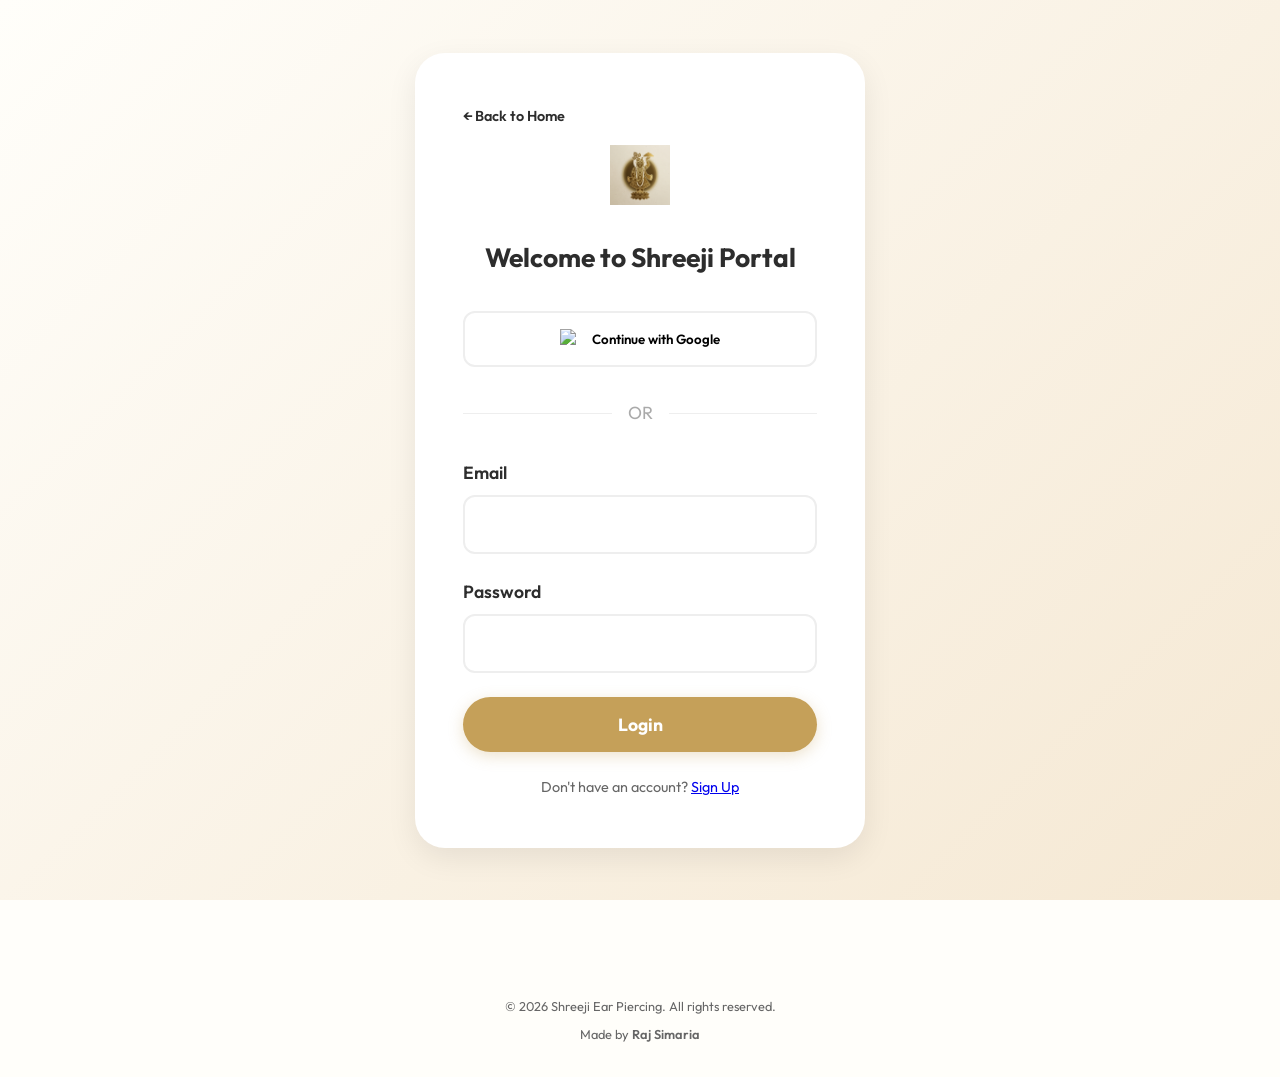
==== portal.html @ 04814840 "Add files via upload" ====
<!DOCTYPE html>
<html lang="en">
<head>
    <meta charset="UTF-8">
    <meta name="viewport" content="width=device-width, initial-scale=1.0">
    <title data-i18n="adminPortal">Admin Portal - Shreeji Ear Piercing</title>
    <link rel="stylesheet" href="style.css">
    <link rel="stylesheet" href="https://cdnjs.cloudflare.com/ajax/libs/font-awesome/6.0.0/css/all.min.css">
    <link href="https://fonts.googleapis.com/css2?family=Outfit:wght@300;400;600;700;800&display=swap" rel="stylesheet">
    <style>
        .portal-container {
            min-height: 100vh;
            display: flex;
            justify-content: center;
            align-items: center;
            padding: 2rem;
            background: linear-gradient(135deg, #FFFEFA 0%, #F5E8D3 100%);
        }
        .auth-card {
            background: white;
            padding: 3rem;
            border-radius: 30px;
            box-shadow: var(--shadow);
            width: 100%;
            max-width: 450px;
            text-align: center;
        }
        .auth-card img {
            height: 60px;
            margin-bottom: 1.5rem;
        }
        .google-btn {
            width: 100%;
            padding: 1rem;
            border: 2px solid #EEE;
            border-radius: 12px;
            background: white;
            display: flex;
            align-items: center;
            justify-content: center;
            gap: 1rem;
            font-weight: 600;
            cursor: pointer;
            margin-bottom: 2rem;
            transition: var(--transition);
        }
        .google-btn:hover {
            background: #F9F9F9;
            border-color: var(--primary-gold);
        }
        .divider-text {
            display: flex;
            align-items: center;
            text-align: center;
            color: #AAA;
            margin-bottom: 2rem;
        }
        .divider-text::before, .divider-text::after {
            content: '';
            flex: 1;
            border-bottom: 1px solid #EEE;
        }
        .divider-text:not(:empty)::before { margin-right: 1rem; }
        .divider-text:not(:empty)::after { margin-left: 1rem; }

        #dashboard {
            display: none;
            width: 100%;
            max-width: 1000px;
            background: white;
            padding: 3rem;
            border-radius: 30px;
            box-shadow: var(--shadow);
        }
        .appointment-list {
            margin-top: 2rem;
        }
        .appointment-item {
            padding: 1.5rem;
            border-bottom: 1px solid #EEE;
            display: flex;
            justify-content: space-between;
            align-items: center;
        }
    </style>
</head>
<body>
    <div class="portal-container">
        <!-- Login Section -->
        <div id="authSection" class="auth-card">
            <div style="text-align: left; margin-bottom: 1rem;">
                <a href="index.html" style="color: var(--primary); text-decoration: none; font-weight: 600; font-size: 0.9rem;">← Back to Home</a>
            </div>
            <img src="logo.png" alt="Shreeji Logo">
            <h2 data-i18n="loginTitle" style="margin-bottom: 2rem;">Welcome to Shreeji Portal</h2>
            
            <button class="google-btn" onclick="loginWithGoogle()">
                <img src="https://www.gstatic.com/firebasejs/ui/2.0.0/images/auth/google.svg" style="height: 20px; margin: 0;">
                <span data-i18n="authGoogle">Continue with Google</span>
            </button>

            <div class="divider-text">OR</div>

            <form id="loginForm">
                <div class="form-group" style="text-align: left;">
                    <label>Email</label>
                    <input type="email" id="email" required>
                </div>
                <div class="form-group" style="text-align: left;">
                    <label>Password</label>
                    <input type="password" id="password" required>
                </div>
                <button type="submit" id="authBtn" class="btn btn-primary w-100" style="width: 100%;">Login</button>
            </form>
            <p style="margin-top: 1.5rem; font-size: 0.9rem; color: #666;">
                Don't have an account? <a href="#" onclick="toggleAuth(event)" id="toggleLink">Sign Up</a>
            </p>
        </div>

        <!-- User Dashboard Section -->
        <div id="userDashboard" style="display: none; width: 100%; max-width: 1000px; background: white; padding: 3rem; border-radius: 30px; box-shadow: var(--shadow);">
            <div style="display: flex; justify-content: space-between; align-items: center; margin-bottom: 2rem;">
                <h2>User Portal</h2>
                <div style="display: flex; gap: 1rem;">
                    <a href="index.html" class="btn btn-outline" style="text-decoration: none;">Back to Home</a>
                    <button class="btn btn-outline" onclick="logout()">Logout</button>
                </div>
            </div>

            <div style="display: grid; grid-template-columns: 1fr 1fr; gap: 3rem;">
                <!-- New Booking Form -->
                <div style="padding: 2rem; background: var(--bg-cream); border-radius: 20px;">
                    <h3 style="margin-bottom: 1.5rem;" data-i18n="bookNow">Book New Appointment</h3>
                    <form id="bookingFormPortal">
                        <div class="form-group">
                            <label data-i18n="nameLabel">Full Name</label>
                            <input type="text" id="custNamePortal" required>
                        </div>
                        <div class="form-group">
                            <label data-i18n="phoneLabel">Phone Number</label>
                            <input type="tel" id="custPhonePortal" required>
                        </div>
                        <div class="form-group">
                            <label data-i18n="serviceLabel">Select Service</label>
                            <select id="custServicePortal">
                                <option value="ear-piercing" data-i18n="earPiercing">Ear Piercing</option>
                                <option value="wax-powder" data-i18n="waxPowder">Wax Powder</option>
                            </select>
                        </div>
                        <div class="form-group">
                            <label data-i18n="dateLabel">Preferred Date</label>
                            <input type="date" id="custDatePortal" required>
                        </div>
                        <div class="form-group">
                            <label data-i18n="timeLabel">Preferred Time</label>
                            <input type="time" id="custTimePortal" required>
                        </div>
                        <div class="form-group">
                            <label data-i18n="visitChoice">How would you like to meet?</label>
                            <div style="display: flex; gap: 2rem; margin-top: 0.5rem;">
                                <label style="font-size: 0.9rem; cursor: pointer; display: flex; align-items: center; gap: 0.5rem;">
                                    <input type="radio" name="visitTypePortal" value="visit-us" checked onchange="toggleVisitFields('Portal')"> <span data-i18n="visitUs">I will visit you</span>
                                </label>
                                <label style="font-size: 0.9rem; cursor: pointer; display: flex; align-items: center; gap: 0.5rem;">
                                    <input type="radio" name="visitTypePortal" value="visit-home" onchange="toggleVisitFields('Portal')"> <span data-i18n="visitHome">Home Visit</span>
                                </label>
                            </div>
                        </div>

                        <!-- Shop Address (Shown if visit-us) -->
                        <div id="shopAddressSectionPortal" class="form-group" style="padding: 1rem; background: #F8F9FA; border-radius: 12px; font-size: 0.85rem;">
                            <strong data-i18n="ourAddress">Our Address</strong>
                            <p data-i18n="shopAddress" style="margin: 0.3rem 0; color: #555;">102, Silver Sea View, Plot number 17, Sector number 8, Charkop, Kandivali West, Mumbai 400 067</p>
                            <a href="https://maps.app.goo.gl/7HTLRLdd4hmUUw3k9?g_st=ac" target="_blank" class="btn btn-outline" style="font-size: 0.7rem; padding: 0.4rem 0.8rem; margin-top: 0.5rem; display: inline-block; text-decoration: none;">
                                <i class="fa-solid fa-location-dot"></i> <span data-i18n="viewMaps">View on Google Maps</span>
                            </a>
                        </div>

                        <!-- Customer Address (Shown if visit-home) -->
                        <div id="homeAddressSectionPortal" class="form-group" style="display: none;">
                            <label data-i18n="customerAddress">Your Full Address</label>
                            <textarea id="custAddressPortal" rows="2" style="padding: 0.8rem;" placeholder="Enter your full address..."></textarea>
                        </div>
                        <button type="submit" class="btn btn-primary w-100" data-i18n="submitBooking">Confirm Booking</button>
                    </form>
                </div>

                <!-- Appointments List -->
                <div>
                    <h3 style="margin-bottom: 1.5rem;">My Appointments</h3>
                    <div class="appointment-list" id="userAppointmentList">
                        <p>Loading your appointments...</p>
                    </div>
                </div>
            </div>
        </div>

        <!-- Admin Dashboard Section -->
        <div id="adminDashboard" style="display: none; width: 100%; max-width: 1000px; background: white; padding: 3rem; border-radius: 30px; box-shadow: var(--shadow);">
            <div style="display: flex; justify-content: space-between; align-items: center; margin-bottom: 2rem;">
                <h2>Admin Control Center</h2>
                <div style="display: flex; gap: 1rem;">
                    <a href="index.html" class="btn btn-outline" style="text-decoration: none;">Back to Home</a>
                    <button class="btn btn-outline" onclick="logout()">Logout</button>
                </div>
            </div>

            <!-- Performance Metrics Section -->
            <div id="adminMetrics" style="display: grid; grid-template-columns: repeat(4, 1fr); gap: 1.5rem; margin-bottom: 3rem;">
                <div style="background: var(--bg-cream); padding: 1.5rem; border-radius: 20px; text-align: center; border: 1px solid #EAE0C8;">
                    <div style="font-size: 0.8rem; text-transform: uppercase; letter-spacing: 1px; color: #888; margin-bottom: 0.5rem;">Total Bookings</div>
                    <div id="metricTotal" style="font-size: 2rem; font-weight: 800; color: var(--primary);">0</div>
                </div>
                <div style="background: #E8F5E9; padding: 1.5rem; border-radius: 20px; text-align: center; border: 1px solid #C8E6C9;">
                    <div style="font-size: 0.8rem; text-transform: uppercase; letter-spacing: 1px; color: #2E7D32; margin-bottom: 0.5rem;">Completed</div>
                    <div id="metricCompleted" style="font-size: 2rem; font-weight: 800; color: #2E7D32;">0</div>
                </div>
                <div style="background: #FFF3E0; padding: 1.5rem; border-radius: 20px; text-align: center; border: 1px solid #FFE0B2;">
                    <div style="font-size: 0.8rem; text-transform: uppercase; letter-spacing: 1px; color: #EF6C00; margin-bottom: 0.5rem;">Pending</div>
                    <div id="metricPending" style="font-size: 2rem; font-weight: 800; color: #EF6C00;">0</div>
                </div>
                <div style="background: #F3E5F5; padding: 1.5rem; border-radius: 20px; text-align: center; border: 1px solid #E1BEE7;">
                    <div style="font-size: 0.8rem; text-transform: uppercase; letter-spacing: 1px; color: #7B1FA2; margin-bottom: 0.5rem;">Home Visits</div>
                    <div id="metricHome" style="font-size: 2rem; font-weight: 800; color: #7B1FA2;">0</div>
                </div>
            </div>

            <h3 style="margin-bottom: 1.5rem;">Recent Appointments</h3>
            <div class="appointment-list" id="adminAppointmentList">
                <p>Loading all appointments...</p>
            </div>
        </div>
    </div>

    <footer style="text-align: center; padding: 2rem; background: transparent; color: #666; font-size: 0.8rem;">
        <p>&copy; 2026 Shreeji Ear Piercing. All rights reserved.</p>
        <p style="margin-top: 0.5rem;">Made by <a href="https://rajsimaria.vercel.app" target="_blank" style="color: var(--primary); text-decoration: none; font-weight: 600;">Raj Simaria</a></p>
    </footer>

    <!-- Firebase Scripts (CDN) -->
    <script src="https://www.gstatic.com/firebasejs/9.6.1/firebase-app-compat.js"></script>
    <script src="https://www.gstatic.com/firebasejs/9.6.1/firebase-auth-compat.js"></script>
    <script src="https://www.gstatic.com/firebasejs/9.6.1/firebase-firestore-compat.js"></script>

    <script src="config.js"></script>
    <script src="i18n.js"></script>
    <script src="app.js"></script>
    <script src="auth.js"></script>
</body>
</html>
---- style.css ----
:root {
    --primary-gold: #C5A059;
    --secondary-gold: #E8D5B5;
    --accent-red: #D32F2F;
    --bg-cream: #FFFEFA;
    --text-dark: #2D2D2D;
    --text-light: #6D6D6D;
    --white: #FFFFFF;
    --shadow: 0 10px 30px rgba(0, 0, 0, 0.08);
    --transition: all 0.3s cubic-bezier(0.4, 0, 0.2, 1);
}

* {
    margin: 0;
    padding: 0;
    box-sizing: border-box;
    font-family: 'Outfit', 'Inter', sans-serif;
}

body {
    background-color: var(--bg-cream);
    color: var(--text-dark);
    line-height: 1.6;
    overflow-x: hidden;
    font-size: 1.1rem; /* Larger for accessibility */
}

/* Typography for older audience */
h1, h2, h3 {
    font-family: 'Outfit', sans-serif;
    font-weight: 700;
}

.container {
    max-width: 1200px;
    margin: 0 auto;
    padding: 0 2rem;
}

/* Header & Nav */
header {
    background: rgba(255, 255, 255, 0.9);
    backdrop-filter: blur(10px);
    position: fixed;
    width: 100%;
    top: 0;
    z-index: 1000;
    box-shadow: var(--shadow);
    padding: 1rem 0;
}

nav {
    display: flex;
    justify-content: space-between;
    align-items: center;
}

.logo {
    display: flex;
    align-items: center;
    gap: 1rem;
    font-size: 1.5rem;
    font-weight: 800;
    color: var(--accent-red);
    text-decoration: none;
}

.logo img {
    height: 50px;
    width: auto;
    object-fit: contain;
}

.nav-links {
    display: flex;
    gap: 2.5rem;
    align-items: center;
}

.menu-toggle {
    display: none;
    background: none;
    border: none;
    color: var(--primary-gold);
    font-size: 1.8rem;
    cursor: pointer;
    padding: 0.5rem;
}

@media (max-width: 768px) {
    .menu-toggle {
        display: block;
    }

    .nav-links {
        display: none;
        position: absolute;
        top: 100%;
        right: 0;
        left: 0;
        background: white;
        flex-direction: column;
        padding: 2rem;
        gap: 1.5rem;
        box-shadow: 0 10px 30px rgba(0,0,0,0.1);
        z-index: 1000;
        text-align: center;
        border-bottom: 3px solid var(--primary-gold);
    }

    .nav-links.active {
        display: flex;
    }

    .logo span {
        font-size: 1rem;
    }
}

.nav-links a {
    text-decoration: none;
    color: var(--text-dark);
    font-weight: 500;
    transition: var(--transition);
}

.nav-links a:hover {
    color: var(--primary-gold);
}

.lang-selector {
    padding: 0.5rem 1rem;
    border: 2px solid var(--primary-gold);
    border-radius: 50px;
    background: transparent;
    cursor: pointer;
    font-weight: 600;
}

/* Hero Section */
.hero {
    padding: 10rem 0 6rem;
}

.hero-grid {
    display: grid;
    grid-template-columns: 1.2fr 0.8fr;
    gap: 4rem;
    align-items: center;
}

.hero-content h1 {
    font-size: 4rem;
    line-height: 1.1;
    margin-bottom: 1.5rem;
    color: var(--text-dark);
}

.hero-content p {
    font-size: 1.3rem;
    color: var(--text-light);
    margin-bottom: 2.5rem;
    max-width: 500px;
}

.cta-group {
    display: flex;
    gap: 1.5rem;
}

.btn {
    padding: 1rem 2.5rem;
    border-radius: 50px;
    text-decoration: none;
    font-weight: 700;
    font-size: 1.1rem;
    transition: var(--transition);
    cursor: pointer;
    border: none;
    display: inline-block;
}

.btn-primary {
    background: var(--primary-gold);
    color: var(--white);
    box-shadow: 0 4px 15px rgba(197, 160, 89, 0.3);
}

.btn-primary:hover {
    transform: translateY(-3px);
    box-shadow: 0 8px 25px rgba(197, 160, 89, 0.4);
}

.btn-outline {
    border: 2px solid var(--primary-gold);
    color: var(--primary-gold);
}

.hero-image {
    position: relative;
    border-radius: 30px;
    overflow: hidden;
    box-shadow: var(--shadow);
    height: 500px;
}

.hero-image img {
    width: 100%;
    height: 100%;
    object-fit: cover;
}

/* Services */
.services {
    padding: 6rem 0;
    background: var(--white);
}

.section-title {
    text-align: center;
    margin-bottom: 4rem;
}

.section-title h2 {
    font-size: 2.5rem;
    color: var(--text-dark);
}

.section-title .divider {
    width: 100px;
    height: 4px;
    background: var(--primary-gold);
    margin: 1rem auto;
}

.services-grid {
    display: grid;
    grid-template-columns: repeat(auto-fit, minmax(350px, 1fr));
    gap: 2.5rem;
}

.service-card {
    background: var(--bg-cream);
    padding: 3rem;
    border-radius: 30px;
    text-align: center;
    transition: var(--transition);
    border: 1px solid rgba(197, 160, 89, 0.1);
}

.service-card:hover {
    transform: translateY(-10px);
    box-shadow: var(--shadow);
}

.service-card i {
    font-size: 3rem;
    color: var(--primary-gold);
    margin-bottom: 1.5rem;
}

.service-card h3 {
    margin-bottom: 1rem;
    font-size: 1.8rem;
}

/* Footer Refined */
footer {
    background: #1A1A1A;
    color: var(--white);
    padding: 5rem 0 2rem;
    margin-top: 4rem;
}

.footer-grid {
    display: grid;
    grid-template-columns: repeat(auto-fit, minmax(250px, 1fr));
    gap: 3rem;
    margin-bottom: 3rem;
    border-bottom: 1px solid rgba(255, 255, 255, 0.1);
    padding-bottom: 3rem;
}

.footer-brand .logo {
    color: var(--white);
    margin-bottom: 1.5rem;
}

.footer-brand p {
    color: #AAA;
    font-size: 1rem;
}

.footer-links h4 {
    color: var(--primary-gold);
    margin-bottom: 1.5rem;
    font-size: 1.2rem;
}

.footer-links ul {
    list-style: none;
}

.footer-links ul li {
    margin-bottom: 0.8rem;
}

.footer-links ul li a {
    color: #AAA;
    text-decoration: none;
    transition: var(--transition);
}

.footer-links ul li a:hover {
    color: var(--primary-gold);
}

.contact-info li {
    display: flex;
    align-items: center;
    gap: 1rem;
    color: #AAA;
    margin-bottom: 1rem;
}

.contact-info i {
    color: var(--primary-gold);
    font-size: 1.2rem;
}

.whatsapp-link {
    background: #25D366;
    color: white !important;
    padding: 0.5rem 1rem;
    border-radius: 8px;
    display: inline-flex;
    align-items: center;
    gap: 0.5rem;
    font-weight: 600;
}

.footer-bottom {
    text-align: center;
    color: #666;
    font-size: 0.9rem;
}

/* Booking Modal */
.modal {
    position: fixed;
    top: 0;
    left: 0;
    width: 100%;
    height: 100%;
    background: rgba(0, 0, 0, 0.8);
    display: none;
    justify-content: center;
    align-items: center;
    z-index: 2000;
}

.modal-content {
    background: var(--white);
    padding: 3rem;
    border-radius: 30px;
    width: 90%;
    max-width: 600px;
    position: relative;
}

.close-modal {
    position: absolute;
    top: 20px;
    right: 20px;
    font-size: 2rem;
    cursor: pointer;
}

/* Form Styles */
.form-group {
    margin-bottom: 1.5rem;
}

.form-group label {
    display: block;
    margin-bottom: 0.5rem;
    font-weight: 600;
}

.form-group input, .form-group select {
    width: 100%;
    padding: 1rem;
    border: 2px solid #EEE;
    border-radius: 12px;
    font-size: 1.1rem;
}

/* Mobile Responsive */
@media (max-width: 968px) {
    .hero-grid {
        grid-template-columns: 1fr;
        text-align: center;
    }
    
    .hero {
        padding-top: 8rem;
    }
    
    .hero-content h1 {
        font-size: 2.8rem;
    }
    
    .cta-group {
        justify-content: center;
        flex-direction: column;
    }
    
    .nav-links {
        display: none;
    }

    .hero-image {
        height: 350px;
        order: -1;
    }
}
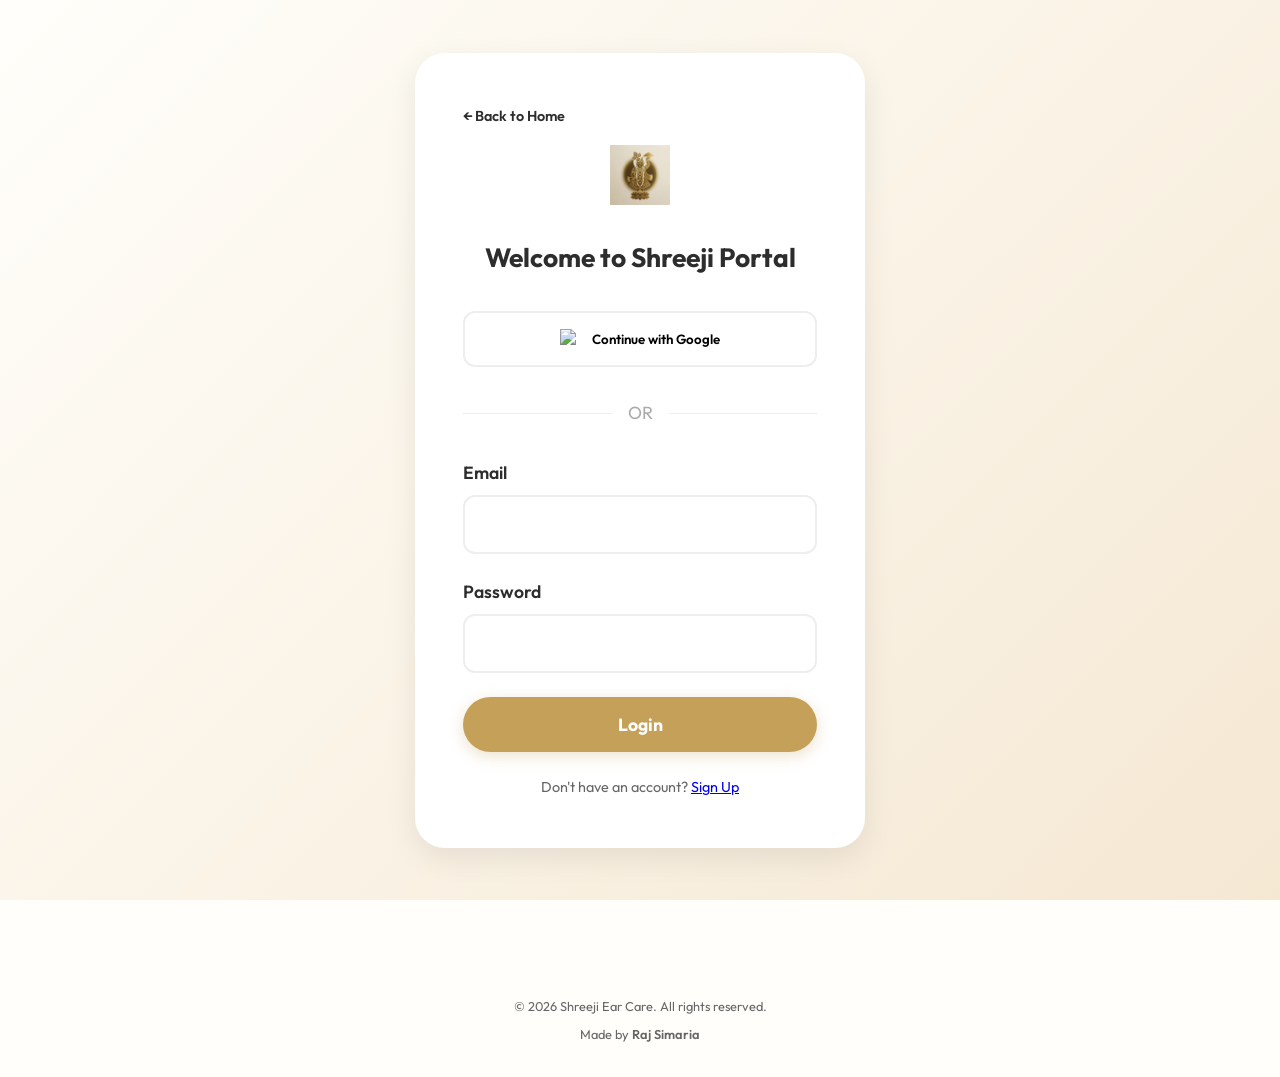
==== commit 2ede6ce0: "Add files via upload" ====
--- a/portal.html
+++ b/portal.html
@@ -3,7 +3,8 @@
 <head>
     <meta charset="UTF-8">
     <meta name="viewport" content="width=device-width, initial-scale=1.0">
-    <title data-i18n="adminPortal">Admin Portal - Shreeji Ear Piercing</title>
+    <title data-i18n="adminPortal">Admin Portal - Shreeji Ear Care</title>
+    <link rel="icon" type="image/png" href="logo.png">
     <link rel="stylesheet" href="style.css">
     <link rel="stylesheet" href="https://cdnjs.cloudflare.com/ajax/libs/font-awesome/6.0.0/css/all.min.css">
     <link href="https://fonts.googleapis.com/css2?family=Outfit:wght@300;400;600;700;800&display=swap" rel="stylesheet">
@@ -63,7 +64,7 @@
         .divider-text:not(:empty)::before { margin-right: 1rem; }
         .divider-text:not(:empty)::after { margin-left: 1rem; }
 
-        #dashboard {
+        #dashboard, #userDashboard, #adminDashboard {
             display: none;
             width: 100%;
             max-width: 1000px;
@@ -71,6 +72,7 @@
             padding: 3rem;
             border-radius: 30px;
             box-shadow: var(--shadow);
+            margin: 2rem 0;
         }
         .appointment-list {
             margin-top: 2rem;
@@ -81,6 +83,47 @@
             display: flex;
             justify-content: space-between;
             align-items: center;
+        }
+
+        /* Mobile Fixes */
+        @media (max-width: 768px) {
+            .portal-container {
+                padding: 1rem;
+                align-items: flex-start;
+            }
+            .auth-card, #userDashboard, #adminDashboard {
+                padding: 1.5rem;
+                border-radius: 20px;
+                margin: 1rem 0;
+            }
+            .portal-header {
+                flex-direction: column;
+                gap: 1.5rem;
+                text-align: center;
+            }
+            .portal-header div {
+                display: flex;
+                flex-direction: column;
+                width: 100%;
+                gap: 0.8rem;
+            }
+            .dashboard-grid {
+                grid-template-columns: 1fr !important;
+                gap: 2rem !important;
+            }
+            .metrics-grid {
+                grid-template-columns: repeat(2, 1fr) !important;
+                gap: 1rem !important;
+            }
+            .appointment-item {
+                flex-direction: column;
+                align-items: flex-start;
+                gap: 1rem;
+            }
+            .appointment-item > div:last-child {
+                width: 100%;
+                text-align: left !important;
+            }
         }
     </style>
 </head>
@@ -119,15 +162,15 @@
 
         <!-- User Dashboard Section -->
         <div id="userDashboard" style="display: none; width: 100%; max-width: 1000px; background: white; padding: 3rem; border-radius: 30px; box-shadow: var(--shadow);">
-            <div style="display: flex; justify-content: space-between; align-items: center; margin-bottom: 2rem;">
+            <div class="portal-header" style="display: flex; justify-content: space-between; align-items: center; margin-bottom: 2rem;">
                 <h2>User Portal</h2>
-                <div style="display: flex; gap: 1rem;">
+                <div>
                     <a href="index.html" class="btn btn-outline" style="text-decoration: none;">Back to Home</a>
                     <button class="btn btn-outline" onclick="logout()">Logout</button>
                 </div>
             </div>
 
-            <div style="display: grid; grid-template-columns: 1fr 1fr; gap: 3rem;">
+            <div class="dashboard-grid" style="display: grid; grid-template-columns: 1fr 1fr; gap: 3rem;">
                 <!-- New Booking Form -->
                 <div style="padding: 2rem; background: var(--bg-cream); border-radius: 20px;">
                     <h3 style="margin-bottom: 1.5rem;" data-i18n="bookNow">Book New Appointment</h3>
@@ -145,6 +188,7 @@
                             <select id="custServicePortal">
                                 <option value="ear-piercing" data-i18n="earPiercing">Ear Piercing</option>
                                 <option value="wax-powder" data-i18n="waxPowder">Wax Powder</option>
+                                <option value="ear-lobe-repair" data-i18n="earLobeRepair">Ear Lobe Repair</option>
                             </select>
                         </div>
                         <div class="form-group">
@@ -197,16 +241,16 @@
 
         <!-- Admin Dashboard Section -->
         <div id="adminDashboard" style="display: none; width: 100%; max-width: 1000px; background: white; padding: 3rem; border-radius: 30px; box-shadow: var(--shadow);">
-            <div style="display: flex; justify-content: space-between; align-items: center; margin-bottom: 2rem;">
+            <div class="portal-header" style="display: flex; justify-content: space-between; align-items: center; margin-bottom: 2rem;">
                 <h2>Admin Control Center</h2>
-                <div style="display: flex; gap: 1rem;">
+                <div>
                     <a href="index.html" class="btn btn-outline" style="text-decoration: none;">Back to Home</a>
                     <button class="btn btn-outline" onclick="logout()">Logout</button>
                 </div>
             </div>
 
             <!-- Performance Metrics Section -->
-            <div id="adminMetrics" style="display: grid; grid-template-columns: repeat(4, 1fr); gap: 1.5rem; margin-bottom: 3rem;">
+            <div id="adminMetrics" class="metrics-grid" style="display: grid; grid-template-columns: repeat(4, 1fr); gap: 1.5rem; margin-bottom: 3rem;">
                 <div style="background: var(--bg-cream); padding: 1.5rem; border-radius: 20px; text-align: center; border: 1px solid #EAE0C8;">
                     <div style="font-size: 0.8rem; text-transform: uppercase; letter-spacing: 1px; color: #888; margin-bottom: 0.5rem;">Total Bookings</div>
                     <div id="metricTotal" style="font-size: 2rem; font-weight: 800; color: var(--primary);">0</div>
@@ -233,7 +277,7 @@
     </div>
 
     <footer style="text-align: center; padding: 2rem; background: transparent; color: #666; font-size: 0.8rem;">
-        <p>&copy; 2026 Shreeji Ear Piercing. All rights reserved.</p>
+        <p>&copy; 2026 Shreeji Ear Care. All rights reserved.</p>
         <p style="margin-top: 0.5rem;">Made by <a href="https://rajsimaria.vercel.app" target="_blank" style="color: var(--primary); text-decoration: none; font-weight: 600;">Raj Simaria</a></p>
     </footer>
 
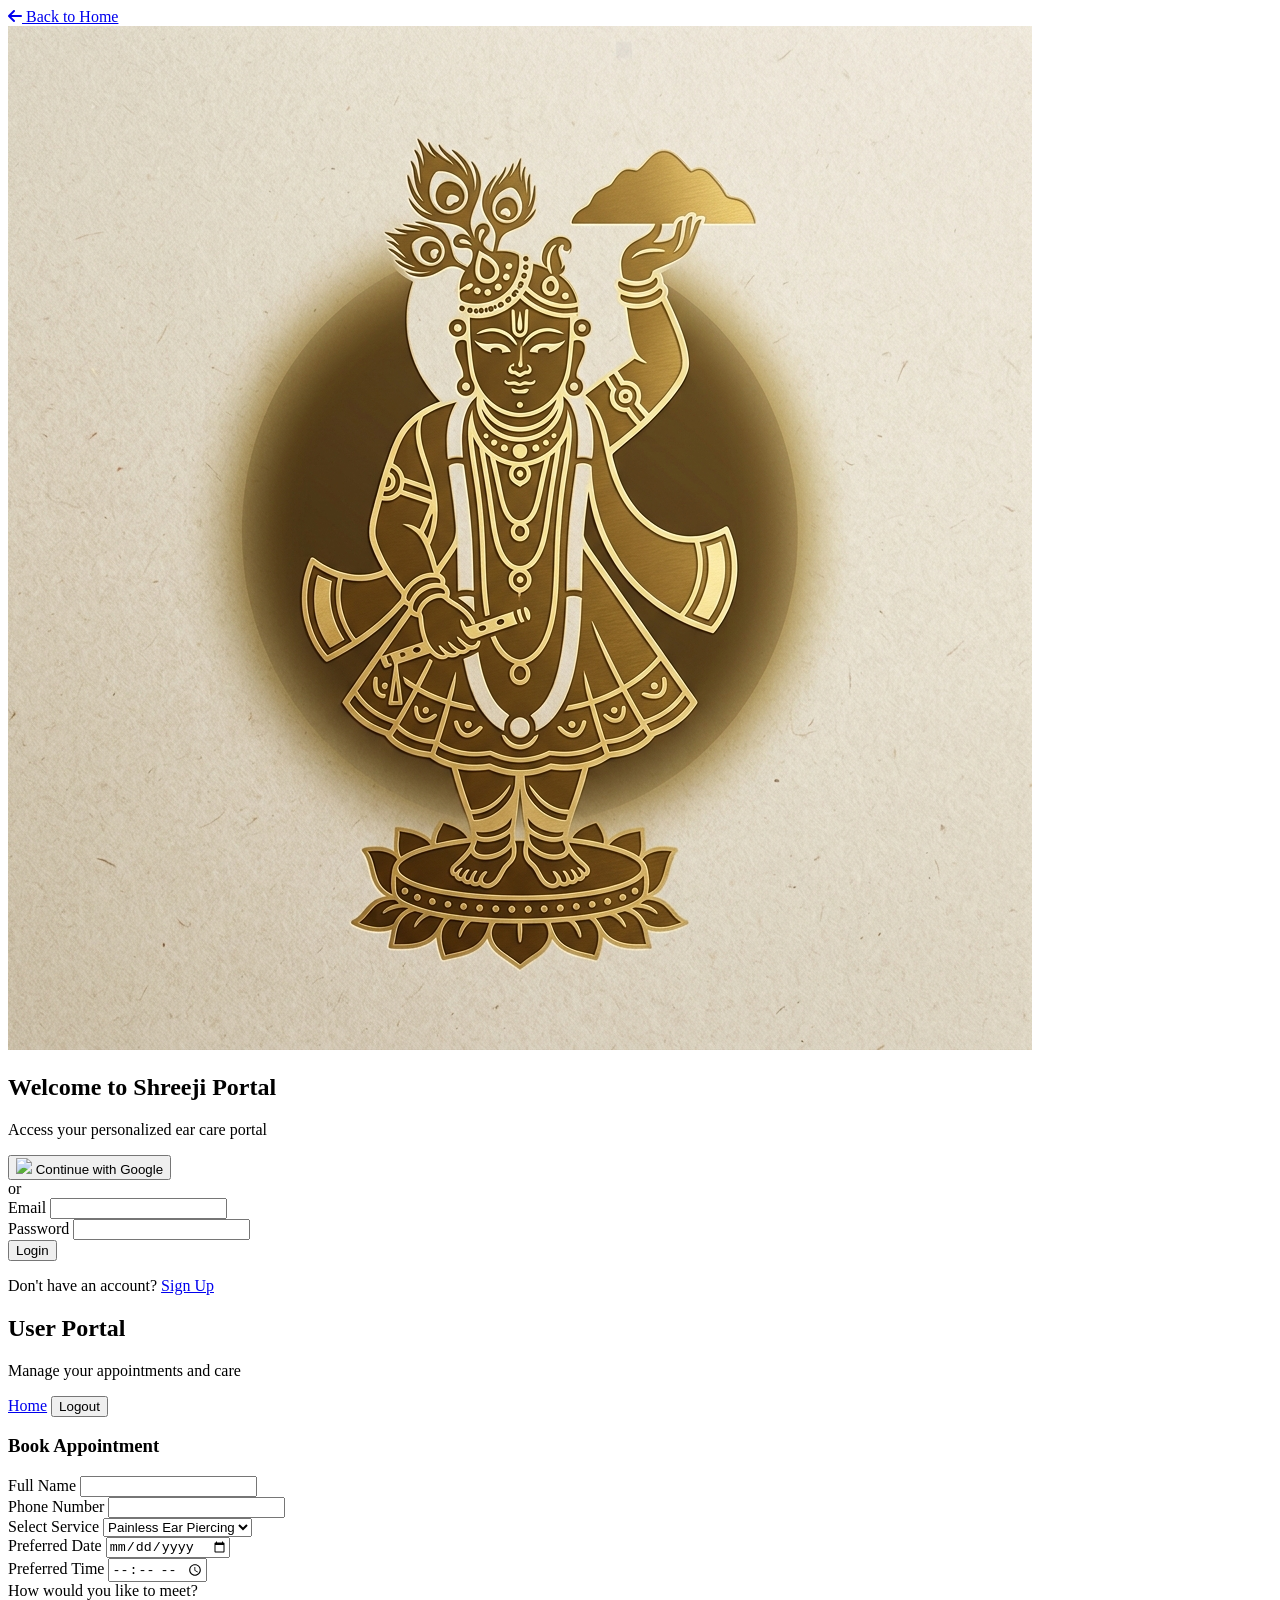
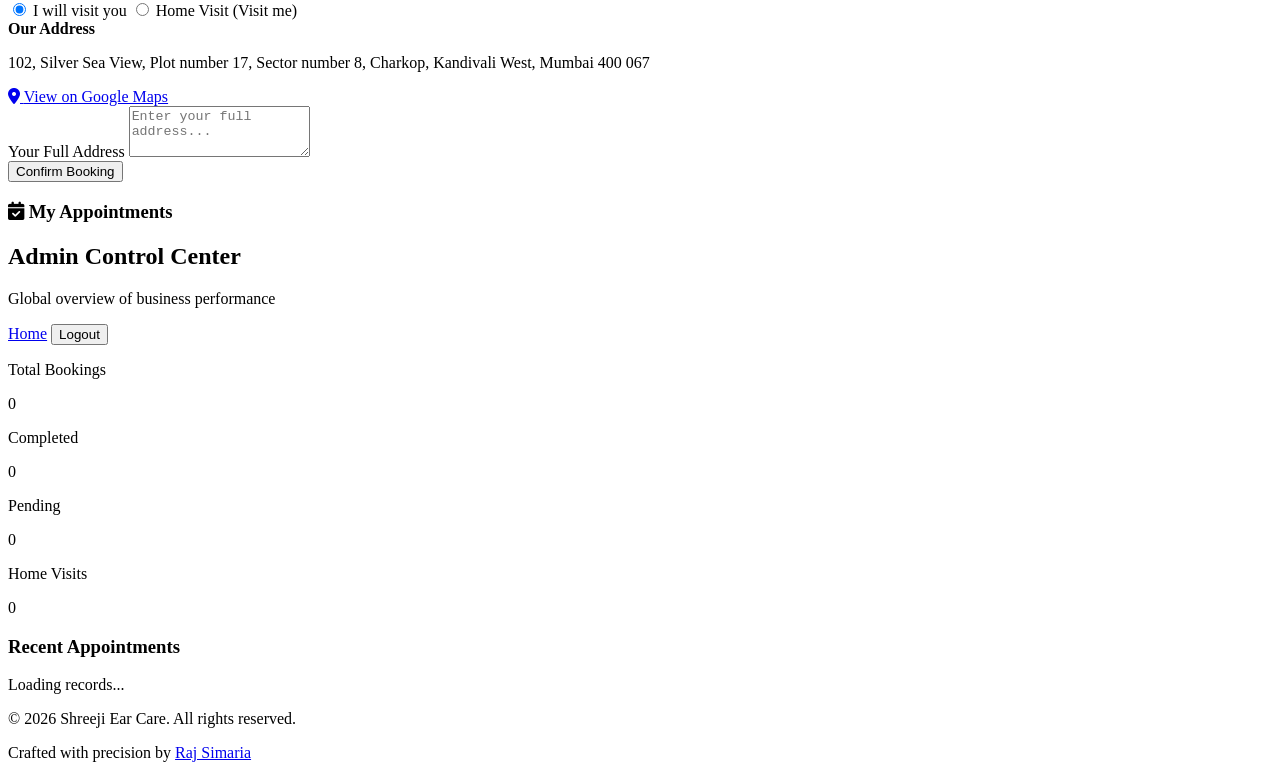
==== commit 81fa53da: "Add files via upload" ====
--- a/portal.html
+++ b/portal.html
@@ -5,283 +5,231 @@
     <meta name="viewport" content="width=device-width, initial-scale=1.0">
     <title data-i18n="adminPortal">Admin Portal - Shreeji Ear Care</title>
     <link rel="icon" type="image/png" href="logo.png">
-    <link rel="stylesheet" href="style.css">
+    <script src="https://cdn.tailwindcss.com"></script>
     <link rel="stylesheet" href="https://cdnjs.cloudflare.com/ajax/libs/font-awesome/6.0.0/css/all.min.css">
     <link href="https://fonts.googleapis.com/css2?family=Outfit:wght@300;400;600;700;800&display=swap" rel="stylesheet">
-    <style>
-        .portal-container {
-            min-height: 100vh;
-            display: flex;
-            justify-content: center;
-            align-items: center;
-            padding: 2rem;
-            background: linear-gradient(135deg, #FFFEFA 0%, #F5E8D3 100%);
-        }
-        .auth-card {
-            background: white;
-            padding: 3rem;
-            border-radius: 30px;
-            box-shadow: var(--shadow);
-            width: 100%;
-            max-width: 450px;
-            text-align: center;
-        }
-        .auth-card img {
-            height: 60px;
-            margin-bottom: 1.5rem;
-        }
-        .google-btn {
-            width: 100%;
-            padding: 1rem;
-            border: 2px solid #EEE;
-            border-radius: 12px;
-            background: white;
-            display: flex;
-            align-items: center;
-            justify-content: center;
-            gap: 1rem;
-            font-weight: 600;
-            cursor: pointer;
-            margin-bottom: 2rem;
-            transition: var(--transition);
-        }
-        .google-btn:hover {
-            background: #F9F9F9;
-            border-color: var(--primary-gold);
-        }
-        .divider-text {
-            display: flex;
-            align-items: center;
-            text-align: center;
-            color: #AAA;
-            margin-bottom: 2rem;
-        }
-        .divider-text::before, .divider-text::after {
-            content: '';
-            flex: 1;
-            border-bottom: 1px solid #EEE;
-        }
-        .divider-text:not(:empty)::before { margin-right: 1rem; }
-        .divider-text:not(:empty)::after { margin-left: 1rem; }
-
-        #dashboard, #userDashboard, #adminDashboard {
-            display: none;
-            width: 100%;
-            max-width: 1000px;
-            background: white;
-            padding: 3rem;
-            border-radius: 30px;
-            box-shadow: var(--shadow);
-            margin: 2rem 0;
-        }
-        .appointment-list {
-            margin-top: 2rem;
-        }
-        .appointment-item {
-            padding: 1.5rem;
-            border-bottom: 1px solid #EEE;
-            display: flex;
-            justify-content: space-between;
-            align-items: center;
-        }
-
-        /* Mobile Fixes */
-        @media (max-width: 768px) {
-            .portal-container {
-                padding: 1rem;
-                align-items: flex-start;
-            }
-            .auth-card, #userDashboard, #adminDashboard {
-                padding: 1.5rem;
-                border-radius: 20px;
-                margin: 1rem 0;
-            }
-            .portal-header {
-                flex-direction: column;
-                gap: 1.5rem;
-                text-align: center;
-            }
-            .portal-header div {
-                display: flex;
-                flex-direction: column;
-                width: 100%;
-                gap: 0.8rem;
-            }
-            .dashboard-grid {
-                grid-template-columns: 1fr !important;
-                gap: 2rem !important;
-            }
-            .metrics-grid {
-                grid-template-columns: repeat(2, 1fr) !important;
-                gap: 1rem !important;
-            }
-            .appointment-item {
-                flex-direction: column;
-                align-items: flex-start;
-                gap: 1rem;
-            }
-            .appointment-item > div:last-child {
-                width: 100%;
-                text-align: left !important;
+    <script>
+        tailwind.config = {
+            theme: {
+                extend: {
+                    colors: {
+                        gold: {
+                            50: '#FDFCF6',
+                            100: '#FAF7E9',
+                            200: '#F0E8C7',
+                            300: '#E6D9A5',
+                            400: '#D6BF72',
+                            500: '#C5A059',
+                            600: '#B18E4E',
+                            700: '#8C6F3E',
+                            800: '#69532E',
+                            900: '#46371F',
+                        },
+                        cream: '#FFFEFA',
+                        dark: '#2D2D2D',
+                        accent: '#D32F2F',
+                    },
+                    fontFamily: {
+                        outfit: ['Outfit', 'sans-serif'],
+                    },
+                    boxShadow: {
+                        'premium': '0 20px 50px rgba(0, 0, 0, 0.05)',
+                        'gold-soft': '0 10px 30px rgba(197, 160, 89, 0.15)',
+                    }
+                }
             }
         }
+    </script>
+    <style>
+        /* Base animations */
+        @keyframes fadeIn { from { opacity: 0; transform: scale(0.95); } to { opacity: 1; transform: scale(1); } }
+        .animate-enter { animation: fadeIn 0.5s ease-out forwards; }
     </style>
 </head>
-<body>
-    <div class="portal-container">
-        <!-- Login Section -->
-        <div id="authSection" class="auth-card">
-            <div style="text-align: left; margin-bottom: 1rem;">
-                <a href="index.html" style="color: var(--primary); text-decoration: none; font-weight: 600; font-size: 0.9rem;">← Back to Home</a>
-            </div>
-            <img src="logo.png" alt="Shreeji Logo">
-            <h2 data-i18n="loginTitle" style="margin-bottom: 2rem;">Welcome to Shreeji Portal</h2>
-            
-            <button class="google-btn" onclick="loginWithGoogle()">
-                <img src="https://www.gstatic.com/firebasejs/ui/2.0.0/images/auth/google.svg" style="height: 20px; margin: 0;">
+<body class="bg-cream font-outfit text-dark min-h-screen flex flex-col">
+    <div class="flex-grow flex items-center justify-center py-12 px-6">
+        <!-- Auth Section -->
+        <div id="authSection" class="bg-white rounded-[32px] shadow-premium p-8 md:p-12 w-full max-w-md animate-enter">
+            <div class="mb-8">
+                <a href="index.html" class="text-gold-600 font-bold hover:underline inline-flex items-center gap-2">
+                    <i class="fa-solid fa-arrow-left"></i> Back to Home
+                </a>
+            </div>
+            
+            <div class="text-center mb-10">
+                <img src="logo.png" alt="Shreeji Logo" class="h-16 mx-auto mb-6">
+                <h2 class="text-3xl font-extrabold mb-2" data-i18n="loginTitle">Welcome to Shreeji</h2>
+                <p class="text-gray-500">Access your personalized ear care portal</p>
+            </div>
+            
+            <button class="w-full flex items-center justify-center gap-3 bg-white border-2 border-gray-100 rounded-xl py-3 px-4 font-bold hover:border-gold-500 hover:bg-gold-50 transition-all duration-300 mb-8 shadow-sm" onclick="loginWithGoogle()">
+                <img src="https://www.gstatic.com/firebasejs/ui/2.0.0/images/auth/google.svg" class="h-5">
                 <span data-i18n="authGoogle">Continue with Google</span>
             </button>
 
-            <div class="divider-text">OR</div>
-
-            <form id="loginForm">
-                <div class="form-group" style="text-align: left;">
-                    <label>Email</label>
-                    <input type="email" id="email" required>
-                </div>
-                <div class="form-group" style="text-align: left;">
-                    <label>Password</label>
-                    <input type="password" id="password" required>
-                </div>
-                <button type="submit" id="authBtn" class="btn btn-primary w-100" style="width: 100%;">Login</button>
+            <div class="flex items-center gap-4 mb-8">
+                <div class="flex-grow h-px bg-gray-100"></div>
+                <span class="text-gray-400 text-sm font-bold uppercase tracking-wider">or</span>
+                <div class="flex-grow h-px bg-gray-100"></div>
+            </div>
+
+            <form id="loginForm" class="space-y-6">
+                <div class="space-y-2">
+                    <label class="text-sm font-bold ml-1">Email</label>
+                    <input type="email" id="email" required class="w-full bg-gold-50/50 border-2 border-transparent focus:border-gold-500 focus:bg-white rounded-xl p-4 transition-all outline-none">
+                </div>
+                <div class="space-y-2">
+                    <label class="text-sm font-bold ml-1">Password</label>
+                    <input type="password" id="password" required class="w-full bg-gold-50/50 border-2 border-transparent focus:border-gold-500 focus:bg-white rounded-xl p-4 transition-all outline-none">
+                </div>
+                <button type="submit" id="authBtn" class="px-8 py-3 rounded-xl font-bold transition-all duration-300 transform hover:-translate-y-1 active:scale-95 text-center w-full bg-gold-500 text-white shadow-gold-soft hover:bg-gold-600">Login</button>
             </form>
-            <p style="margin-top: 1.5rem; font-size: 0.9rem; color: #666;">
-                Don't have an account? <a href="#" onclick="toggleAuth(event)" id="toggleLink">Sign Up</a>
+            
+            <p class="mt-8 text-center text-gray-500">
+                <span id="toggleText">Don't have an account?</span> 
+                <a href="#" onclick="toggleAuth(event)" id="toggleLink" class="text-gold-600 font-bold hover:underline">Sign Up</a>
             </p>
         </div>
 
         <!-- User Dashboard Section -->
-        <div id="userDashboard" style="display: none; width: 100%; max-width: 1000px; background: white; padding: 3rem; border-radius: 30px; box-shadow: var(--shadow);">
-            <div class="portal-header" style="display: flex; justify-content: space-between; align-items: center; margin-bottom: 2rem;">
-                <h2>User Portal</h2>
+        <div id="userDashboard" class="hidden w-full max-w-5xl animate-in fade-in slide-in-from-bottom duration-500">
+            <div class="flex flex-col md:flex-row justify-between items-start md:items-center gap-6 mb-12">
                 <div>
-                    <a href="index.html" class="btn btn-outline" style="text-decoration: none;">Back to Home</a>
-                    <button class="btn btn-outline" onclick="logout()">Logout</button>
-                </div>
-            </div>
-
-            <div class="dashboard-grid" style="display: grid; grid-template-columns: 1fr 1fr; gap: 3rem;">
+                    <h2 class="text-4xl font-extrabold mb-2">User Portal</h2>
+                    <p class="text-gray-500">Manage your appointments and care</p>
+                </div>
+                <div class="flex gap-4 w-full md:w-auto">
+                    <a href="index.html" class="px-8 py-3 rounded-xl font-bold transition-all duration-300 transform hover:-translate-y-1 active:scale-95 text-center flex-grow md:flex-grow-0 border-2 border-gold-500 text-gold-500 hover:bg-gold-50 py-2 px-6">Home</a>
+                    <button class="px-8 py-3 rounded-xl font-bold transition-all duration-300 transform hover:-translate-y-1 active:scale-95 text-center flex-grow md:flex-grow-0 bg-dark text-white hover:bg-black py-2 px-6" onclick="logout()">Logout</button>
+                </div>
+            </div>
+
+            <div class="grid lg:grid-cols-5 gap-12">
                 <!-- New Booking Form -->
-                <div style="padding: 2rem; background: var(--bg-cream); border-radius: 20px;">
-                    <h3 style="margin-bottom: 1.5rem;" data-i18n="bookNow">Book New Appointment</h3>
-                    <form id="bookingFormPortal">
-                        <div class="form-group">
-                            <label data-i18n="nameLabel">Full Name</label>
-                            <input type="text" id="custNamePortal" required>
-                        </div>
-                        <div class="form-group">
-                            <label data-i18n="phoneLabel">Phone Number</label>
-                            <input type="tel" id="custPhonePortal" required>
-                        </div>
-                        <div class="form-group">
-                            <label data-i18n="serviceLabel">Select Service</label>
-                            <select id="custServicePortal">
-                                <option value="ear-piercing" data-i18n="earPiercing">Ear Piercing</option>
-                                <option value="wax-powder" data-i18n="waxPowder">Wax Powder</option>
-                                <option value="ear-lobe-repair" data-i18n="earLobeRepair">Ear Lobe Repair</option>
-                            </select>
-                        </div>
-                        <div class="form-group">
-                            <label data-i18n="dateLabel">Preferred Date</label>
-                            <input type="date" id="custDatePortal" required>
-                        </div>
-                        <div class="form-group">
-                            <label data-i18n="timeLabel">Preferred Time</label>
-                            <input type="time" id="custTimePortal" required>
-                        </div>
-                        <div class="form-group">
-                            <label data-i18n="visitChoice">How would you like to meet?</label>
-                            <div style="display: flex; gap: 2rem; margin-top: 0.5rem;">
-                                <label style="font-size: 0.9rem; cursor: pointer; display: flex; align-items: center; gap: 0.5rem;">
-                                    <input type="radio" name="visitTypePortal" value="visit-us" checked onchange="toggleVisitFields('Portal')"> <span data-i18n="visitUs">I will visit you</span>
+                <div class="lg:col-span-2 bg-white rounded-[32px] shadow-premium p-8 md:p-12 !p-8 bg-gold-50/30">
+                    <h3 class="text-2xl font-bold mb-8" data-i18n="bookNow">Book Appointment</h3>
+                    <form id="bookingFormPortal" class="space-y-6">
+                        <div class="space-y-2">
+                            <label class="text-sm font-bold" data-i18n="nameLabel">Full Name</label>
+                            <input type="text" id="custNamePortal" required class="w-full bg-gold-50/50 border-2 border-transparent focus:border-gold-500 focus:bg-white rounded-xl p-4 transition-all outline-none">
+                        </div>
+                        <div class="space-y-2">
+                            <label class="text-sm font-bold" data-i18n="phoneLabel">Phone Number</label>
+                            <input type="tel" id="custPhonePortal" required class="w-full bg-gold-50/50 border-2 border-transparent focus:border-gold-500 focus:bg-white rounded-xl p-4 transition-all outline-none">
+                        </div>
+                        <div class="grid grid-cols-2 gap-4">
+                            <div class="space-y-2">
+                                <label class="text-sm font-bold" data-i18n="serviceLabel">Service</label>
+                                <select id="custServicePortal" class="w-full bg-gold-50/50 border-2 border-transparent focus:border-gold-500 focus:bg-white rounded-xl p-4 transition-all outline-none appearance-none">
+                                    <option value="ear-piercing" data-i18n="earPiercing">Ear Piercing</option>
+                                    <option value="wax-powder" data-i18n="waxPowder">Wax Powder</option>
+                                    <option value="ear-lobe-repair" data-i18n="earLobeRepair">Ear Lobe Repair</option>
+                                </select>
+                            </div>
+                            <div class="space-y-2">
+                                <label class="text-sm font-bold" data-i18n="dateLabel">Date</label>
+                                <input type="date" id="custDatePortal" required class="w-full bg-gold-50/50 border-2 border-transparent focus:border-gold-500 focus:bg-white rounded-xl p-4 transition-all outline-none">
+                            </div>
+                        </div>
+                        <div class="space-y-2">
+                            <label class="text-sm font-bold" data-i18n="timeLabel">Time</label>
+                            <input type="time" id="custTimePortal" required class="w-full bg-gold-50/50 border-2 border-transparent focus:border-gold-500 focus:bg-white rounded-xl p-4 transition-all outline-none">
+                        </div>
+                        
+                        <div class="space-y-3">
+                            <label class="text-sm font-bold block" data-i18n="visitChoice">How would you like to meet?</label>
+                            <div class="flex gap-6">
+                                <label class="flex items-center gap-2 cursor-pointer group">
+                                    <input type="radio" name="visitTypePortal" value="visit-us" checked onchange="toggleVisitFields('Portal')" class="w-4 h-4 accent-gold-500">
+                                    <span class="text-sm group-hover:text-gold-500" data-i18n="visitUs">I will visit you</span>
                                 </label>
-                                <label style="font-size: 0.9rem; cursor: pointer; display: flex; align-items: center; gap: 0.5rem;">
-                                    <input type="radio" name="visitTypePortal" value="visit-home" onchange="toggleVisitFields('Portal')"> <span data-i18n="visitHome">Home Visit</span>
+                                <label class="flex items-center gap-2 cursor-pointer group">
+                                    <input type="radio" name="visitTypePortal" value="visit-home" onchange="toggleVisitFields('Portal')" class="w-4 h-4 accent-gold-500">
+                                    <span class="text-sm group-hover:text-gold-500" data-i18n="visitHome">Home Visit</span>
                                 </label>
                             </div>
                         </div>
 
-                        <!-- Shop Address (Shown if visit-us) -->
-                        <div id="shopAddressSectionPortal" class="form-group" style="padding: 1rem; background: #F8F9FA; border-radius: 12px; font-size: 0.85rem;">
-                            <strong data-i18n="ourAddress">Our Address</strong>
-                            <p data-i18n="shopAddress" style="margin: 0.3rem 0; color: #555;">102, Silver Sea View, Plot number 17, Sector number 8, Charkop, Kandivali West, Mumbai 400 067</p>
-                            <a href="https://maps.app.goo.gl/7HTLRLdd4hmUUw3k9?g_st=ac" target="_blank" class="btn btn-outline" style="font-size: 0.7rem; padding: 0.4rem 0.8rem; margin-top: 0.5rem; display: inline-block; text-decoration: none;">
-                                <i class="fa-solid fa-location-dot"></i> <span data-i18n="viewMaps">View on Google Maps</span>
+                        <div id="shopAddressSectionPortal" class="p-6 bg-white rounded-2xl border border-gold-100 shadow-sm">
+                            <strong class="text-gold-700 block mb-1 text-sm" data-i18n="ourAddress">Our Address</strong>
+                            <p class="text-xs text-gray-500 mb-3" data-i18n="shopAddress">102, Silver Sea View, Plot number 17, Sector number 8, Charkop, Kandivali West, Mumbai 400 067</p>
+                            <a href="https://maps.app.goo.gl/7HTLRLdd4hmUUw3k9?g_st=ac" target="_blank" class="inline-flex items-center gap-2 text-gold-600 font-bold text-xs hover:underline uppercase tracking-wider">
+                                <i class="fa-solid fa-location-dot"></i> <span data-i18n="viewMaps">View on Maps</span>
                             </a>
                         </div>
 
-                        <!-- Customer Address (Shown if visit-home) -->
-                        <div id="homeAddressSectionPortal" class="form-group" style="display: none;">
-                            <label data-i18n="customerAddress">Your Full Address</label>
-                            <textarea id="custAddressPortal" rows="2" style="padding: 0.8rem;" placeholder="Enter your full address..."></textarea>
-                        </div>
-                        <button type="submit" class="btn btn-primary w-100" data-i18n="submitBooking">Confirm Booking</button>
+                        <div id="homeAddressSectionPortal" class="hidden space-y-2">
+                            <label class="text-sm font-bold" data-i18n="customerAddress">Your Address</label>
+                            <textarea id="custAddressPortal" rows="3" placeholder="Enter your full address..." class="w-full bg-gold-50/50 border-2 border-transparent focus:border-gold-500 focus:bg-white rounded-xl p-4 transition-all outline-none resize-none"></textarea>
+                        </div>
+                        
+                        <button type="submit" class="px-8 py-3 rounded-xl font-bold transition-all duration-300 transform hover:-translate-y-1 active:scale-95 text-center w-full bg-gold-500 text-white shadow-gold-soft hover:bg-gold-600">Confirm Booking</button>
                     </form>
                 </div>
 
                 <!-- Appointments List -->
+                <div class="lg:col-span-3">
+                    <h3 class="text-2xl font-bold mb-8 flex items-center gap-3">
+                        <i class="fa-solid fa-calendar-check text-gold-500"></i> My Appointments
+                    </h3>
+                    <div id="userAppointmentList" class="space-y-6">
+                        <div class="animate-pulse flex flex-col gap-4">
+                            <div class="h-24 bg-gray-100 rounded-3xl w-full"></div>
+                            <div class="h-24 bg-gray-100 rounded-3xl w-full"></div>
+                        </div>
+                    </div>
+                </div>
+            </div>
+        </div>
+
+        <!-- Admin Dashboard Section -->
+        <div id="adminDashboard" class="hidden w-full max-w-6xl animate-in fade-in slide-in-from-top duration-500">
+            <div class="flex flex-col md:flex-row justify-between items-start md:items-center gap-6 mb-12">
                 <div>
-                    <h3 style="margin-bottom: 1.5rem;">My Appointments</h3>
-                    <div class="appointment-list" id="userAppointmentList">
-                        <p>Loading your appointments...</p>
-                    </div>
-                </div>
-            </div>
-        </div>
-
-        <!-- Admin Dashboard Section -->
-        <div id="adminDashboard" style="display: none; width: 100%; max-width: 1000px; background: white; padding: 3rem; border-radius: 30px; box-shadow: var(--shadow);">
-            <div class="portal-header" style="display: flex; justify-content: space-between; align-items: center; margin-bottom: 2rem;">
-                <h2>Admin Control Center</h2>
-                <div>
-                    <a href="index.html" class="btn btn-outline" style="text-decoration: none;">Back to Home</a>
-                    <button class="btn btn-outline" onclick="logout()">Logout</button>
-                </div>
-            </div>
-
-            <!-- Performance Metrics Section -->
-            <div id="adminMetrics" class="metrics-grid" style="display: grid; grid-template-columns: repeat(4, 1fr); gap: 1.5rem; margin-bottom: 3rem;">
-                <div style="background: var(--bg-cream); padding: 1.5rem; border-radius: 20px; text-align: center; border: 1px solid #EAE0C8;">
-                    <div style="font-size: 0.8rem; text-transform: uppercase; letter-spacing: 1px; color: #888; margin-bottom: 0.5rem;">Total Bookings</div>
-                    <div id="metricTotal" style="font-size: 2rem; font-weight: 800; color: var(--primary);">0</div>
-                </div>
-                <div style="background: #E8F5E9; padding: 1.5rem; border-radius: 20px; text-align: center; border: 1px solid #C8E6C9;">
-                    <div style="font-size: 0.8rem; text-transform: uppercase; letter-spacing: 1px; color: #2E7D32; margin-bottom: 0.5rem;">Completed</div>
-                    <div id="metricCompleted" style="font-size: 2rem; font-weight: 800; color: #2E7D32;">0</div>
-                </div>
-                <div style="background: #FFF3E0; padding: 1.5rem; border-radius: 20px; text-align: center; border: 1px solid #FFE0B2;">
-                    <div style="font-size: 0.8rem; text-transform: uppercase; letter-spacing: 1px; color: #EF6C00; margin-bottom: 0.5rem;">Pending</div>
-                    <div id="metricPending" style="font-size: 2rem; font-weight: 800; color: #EF6C00;">0</div>
-                </div>
-                <div style="background: #F3E5F5; padding: 1.5rem; border-radius: 20px; text-align: center; border: 1px solid #E1BEE7;">
-                    <div style="font-size: 0.8rem; text-transform: uppercase; letter-spacing: 1px; color: #7B1FA2; margin-bottom: 0.5rem;">Home Visits</div>
-                    <div id="metricHome" style="font-size: 2rem; font-weight: 800; color: #7B1FA2;">0</div>
-                </div>
-            </div>
-
-            <h3 style="margin-bottom: 1.5rem;">Recent Appointments</h3>
-            <div class="appointment-list" id="adminAppointmentList">
-                <p>Loading all appointments...</p>
+                    <h2 class="text-4xl font-extrabold mb-2">Admin Control Center</h2>
+                    <p class="text-gray-500">Global overview of business performance</p>
+                </div>
+                <div class="flex gap-4 w-full md:w-auto">
+                    <a href="index.html" class="px-8 py-3 rounded-xl font-bold transition-all duration-300 transform hover:-translate-y-1 active:scale-95 text-center flex-grow md:flex-grow-0 border-2 border-gold-500 text-gold-500 hover:bg-gold-50 py-2 px-6">Home</a>
+                    <button class="px-8 py-3 rounded-xl font-bold transition-all duration-300 transform hover:-translate-y-1 active:scale-95 text-center flex-grow md:flex-grow-0 bg-dark text-white hover:bg-black py-2 px-6" onclick="logout()">Logout</button>
+                </div>
+            </div>
+
+            <!-- Performance Metrics -->
+            <div id="adminMetrics" class="grid grid-cols-2 lg:grid-cols-4 gap-6 mb-16">
+                <div class="bg-white rounded-[32px] shadow-premium p-8 md:p-12 !p-6 border-b-4 border-gold-500">
+                    <p class="text-gray-400 text-xs font-bold uppercase tracking-widest mb-2">Total Bookings</p>
+                    <div id="metricTotal" class="text-4xl font-extrabold text-gold-600">0</div>
+                </div>
+                <div class="bg-white rounded-[32px] shadow-premium p-8 md:p-12 !p-6 border-b-4 border-green-500">
+                    <p class="text-gray-400 text-xs font-bold uppercase tracking-widest mb-2">Completed</p>
+                    <div id="metricCompleted" class="text-4xl font-extrabold text-green-600">0</div>
+                </div>
+                <div class="bg-white rounded-[32px] shadow-premium p-8 md:p-12 !p-6 border-b-4 border-orange-500">
+                    <p class="text-gray-400 text-xs font-bold uppercase tracking-widest mb-2">Pending</p>
+                    <div id="metricPending" class="text-4xl font-extrabold text-orange-600">0</div>
+                </div>
+                <div class="bg-white rounded-[32px] shadow-premium p-8 md:p-12 !p-6 border-b-4 border-purple-500">
+                    <p class="text-gray-400 text-xs font-bold uppercase tracking-widest mb-2">Home Visits</p>
+                    <div id="metricHome" class="text-4xl font-extrabold text-purple-600">0</div>
+                </div>
+            </div>
+
+            <div class="bg-white rounded-[32px] shadow-premium p-8 md:p-12">
+                <h3 class="text-2xl font-bold mb-8">Recent Appointments</h3>
+                <div id="adminAppointmentList" class="divide-y divide-gray-100">
+                    <div class="py-12 text-center text-gray-400">Loading records...</div>
+                </div>
             </div>
         </div>
     </div>
 
-    <footer style="text-align: center; padding: 2rem; background: transparent; color: #666; font-size: 0.8rem;">
+    <footer class="text-center py-8 text-gray-400 text-sm">
         <p>&copy; 2026 Shreeji Ear Care. All rights reserved.</p>
-        <p style="margin-top: 0.5rem;">Made by <a href="https://rajsimaria.vercel.app" target="_blank" style="color: var(--primary); text-decoration: none; font-weight: 600;">Raj Simaria</a></p>
+        <p class="mt-2">Crafted with precision by <a href="https://rajsimaria.vercel.app" target="_blank" class="text-gold-600 font-bold hover:underline">Raj Simaria</a></p>
     </footer>
 
-    <!-- Firebase Scripts (CDN) -->
+    <!-- Firebase SDKs -->
     <script src="https://www.gstatic.com/firebasejs/9.6.1/firebase-app-compat.js"></script>
     <script src="https://www.gstatic.com/firebasejs/9.6.1/firebase-auth-compat.js"></script>
     <script src="https://www.gstatic.com/firebasejs/9.6.1/firebase-firestore-compat.js"></script>
@@ -290,5 +238,21 @@
     <script src="i18n.js"></script>
     <script src="app.js"></script>
     <script src="auth.js"></script>
+    <script>
+        // Override toggleVisitFields for Tailwind compatibility
+        function toggleVisitFields(prefix = '') {
+            const isHome = document.querySelector(`input[name="visitType${prefix}"]:checked`).value === 'visit-home';
+            const shopSection = document.getElementById(`shopAddressSection${prefix}`);
+            const homeSection = document.getElementById(`homeAddressSection${prefix}`);
+            
+            if (isHome) {
+                shopSection.classList.add('hidden');
+                homeSection.classList.remove('hidden');
+            } else {
+                shopSection.classList.remove('hidden');
+                homeSection.classList.add('hidden');
+            }
+        }
+    </script>
 </body>
 </html>
